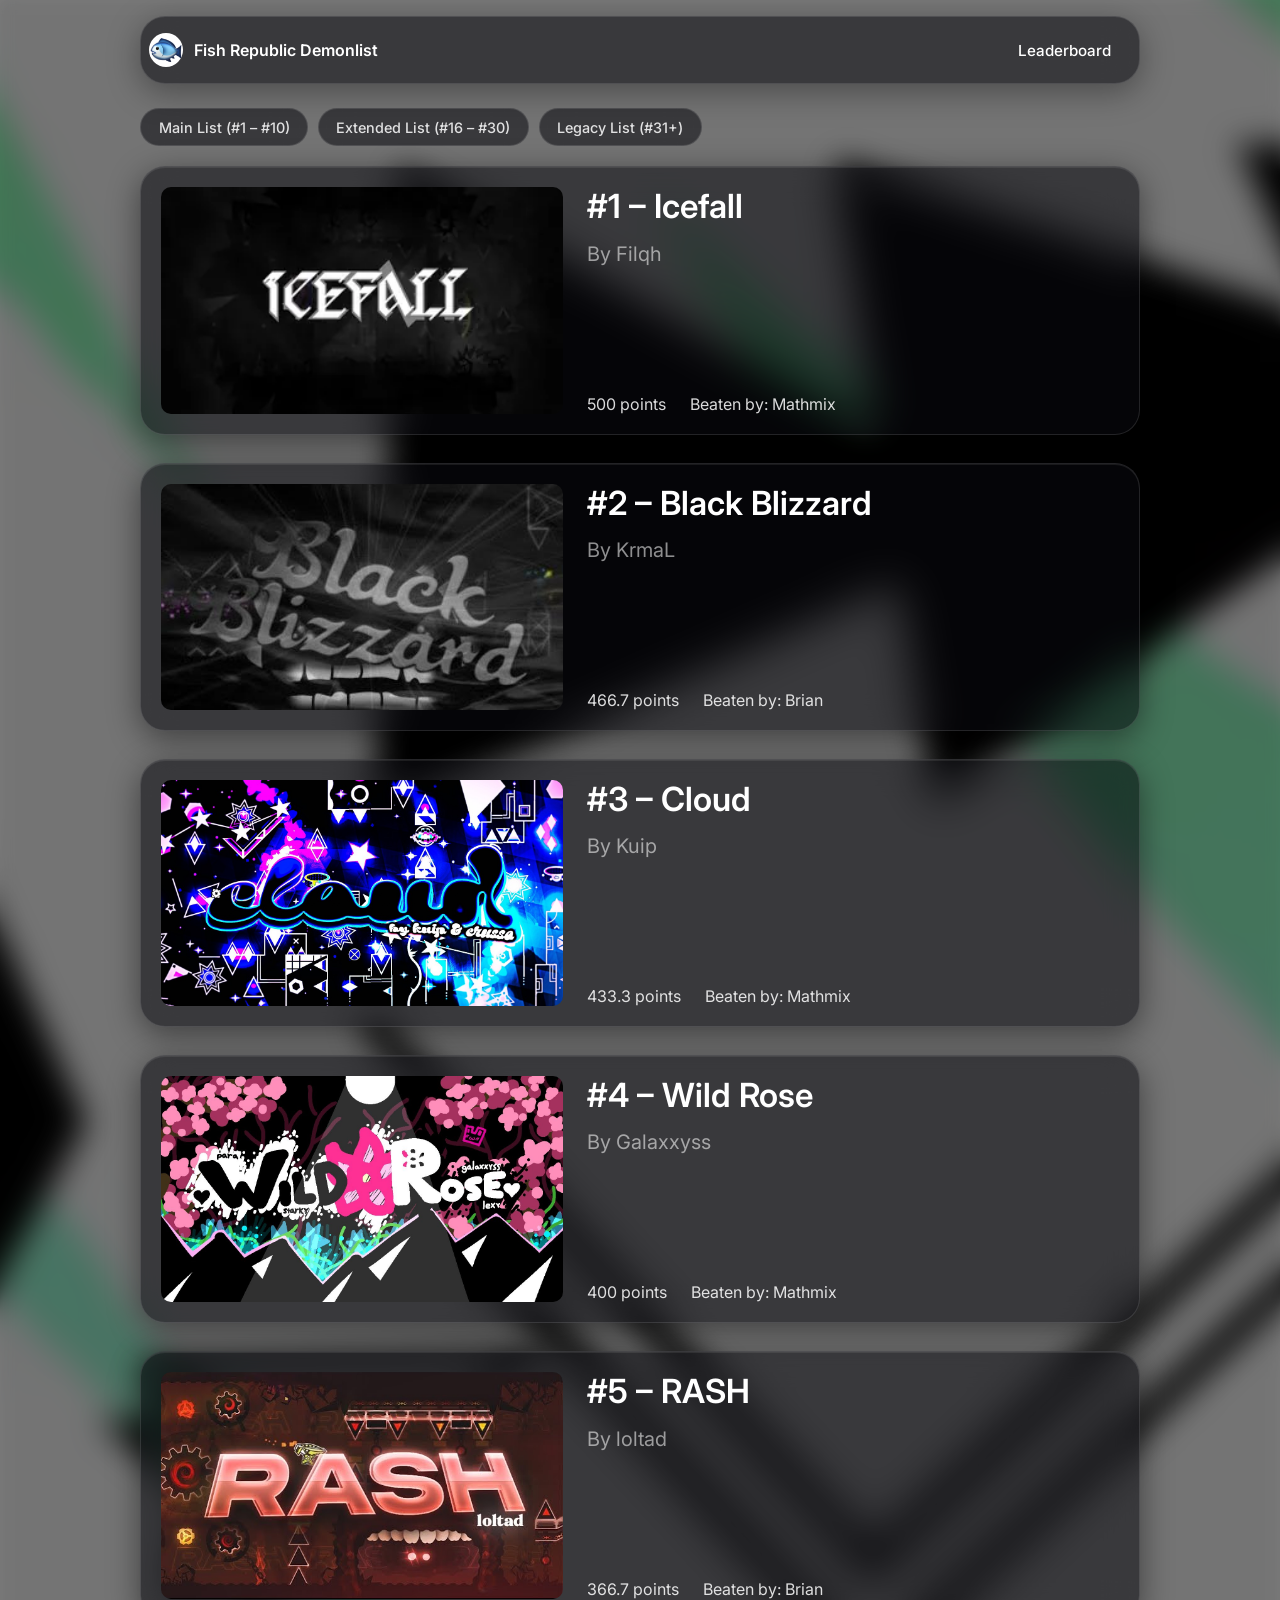
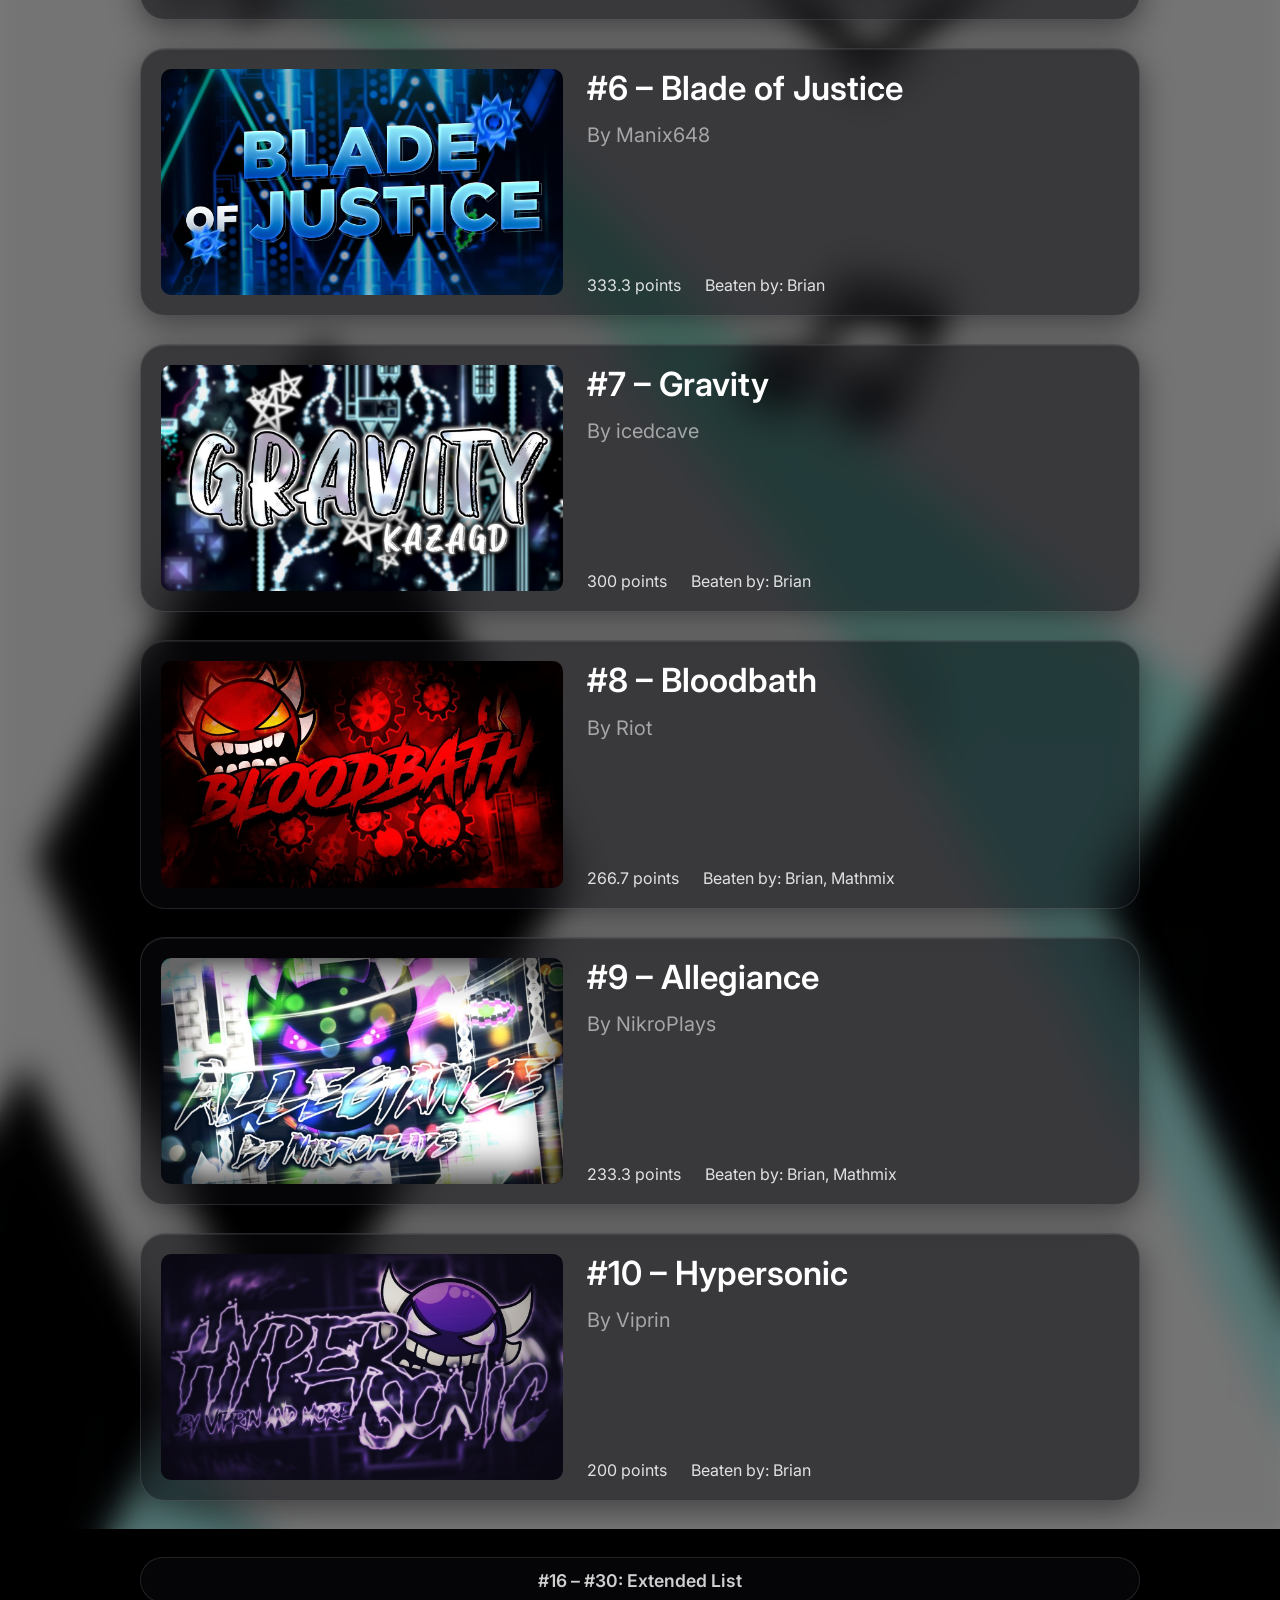
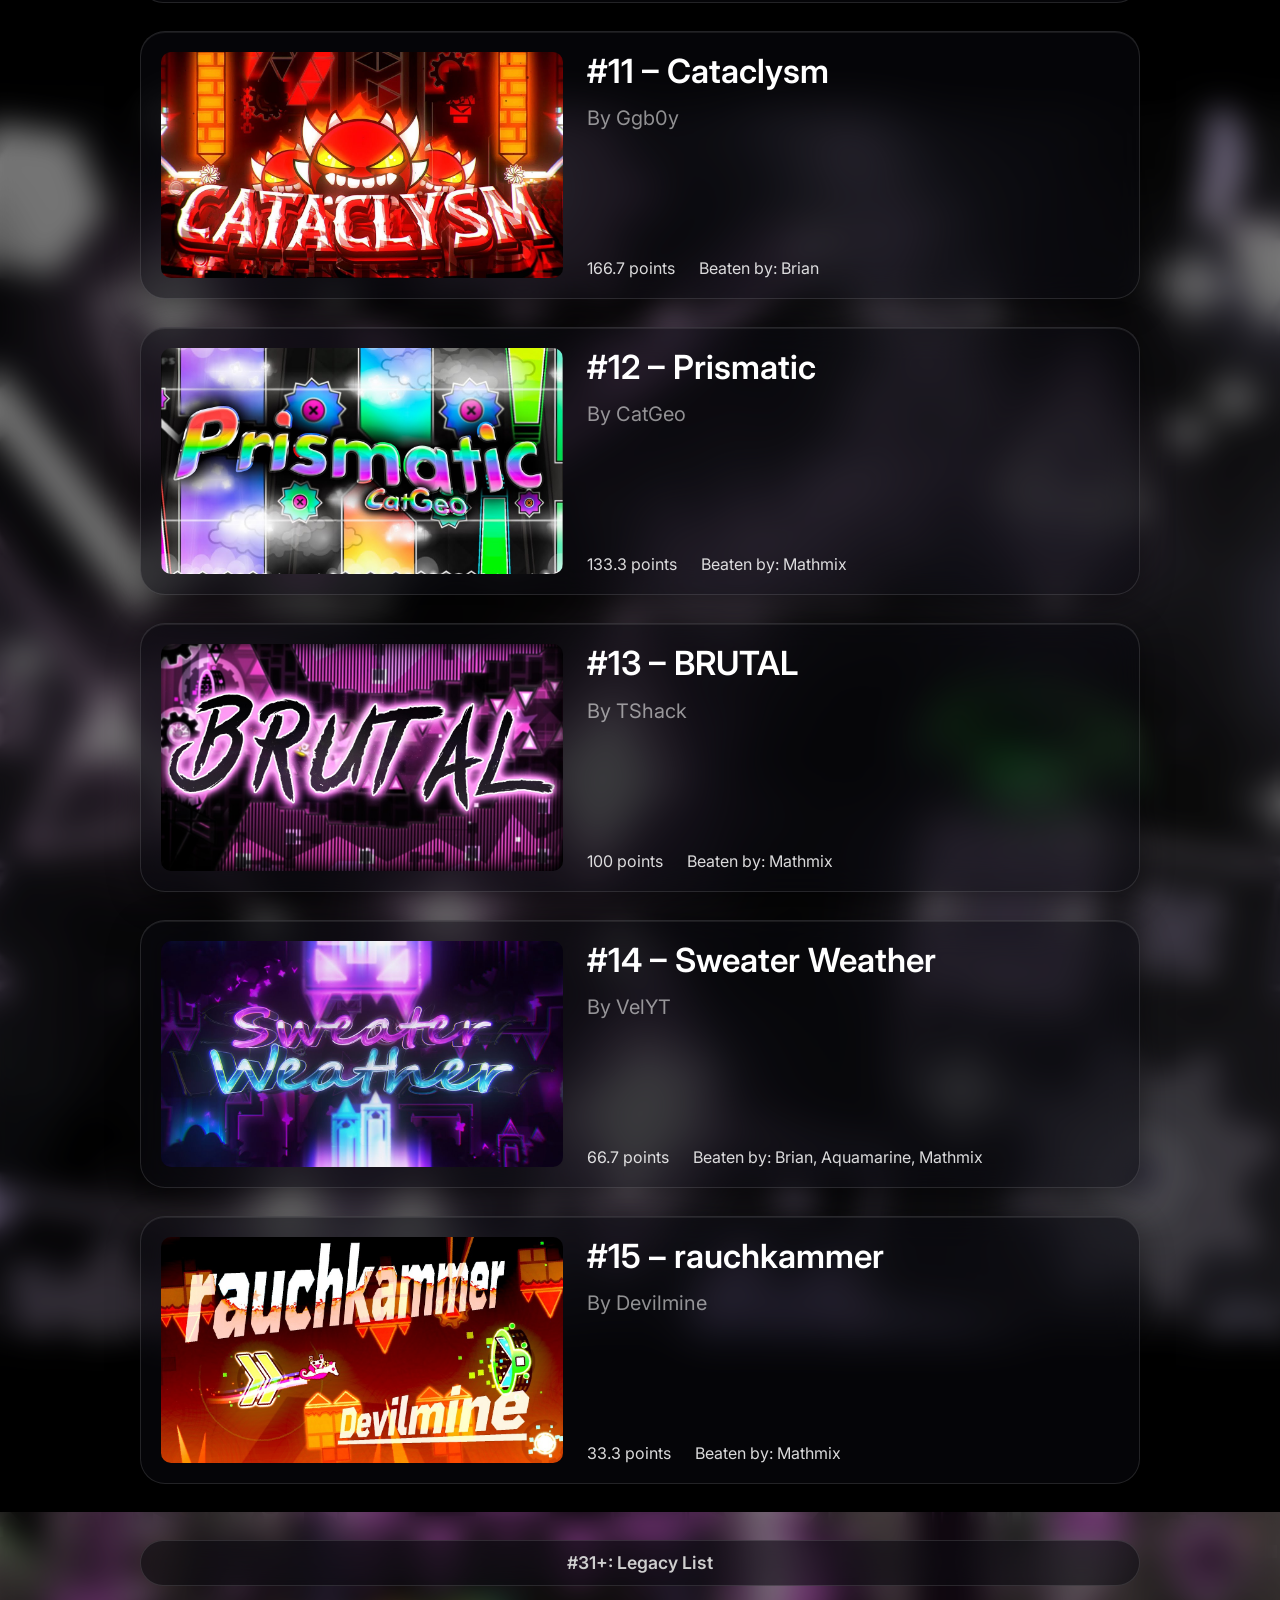
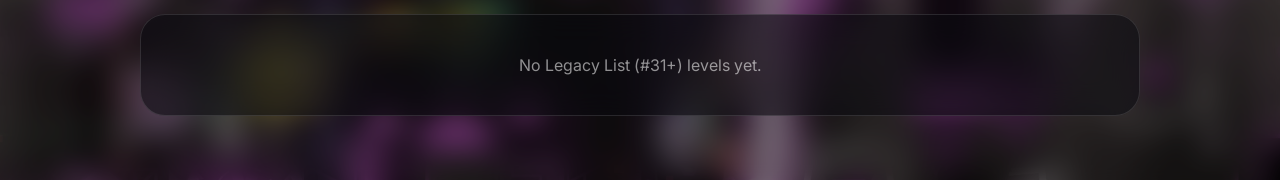
==== index.html @ f1632dd2 "Add files via upload" ====
<!DOCTYPE html>
<html lang="en">
<head>
  <meta charset="UTF-8" />
  <meta name="viewport" content="width=device-width, initial-scale=1.0" />
  <title>Fish Republic Demonlist</title>
  <link href="https://fonts.googleapis.com/css2?family=Inter:wght@400;500;600&display=swap" rel="stylesheet" />
  <link href="./css/main.css" rel="stylesheet" />
</head>
<body>

  <nav class="navbar">
    <div class="navbar__brand">
      <img class="navbar__logo" src="./images/v194_342.png" alt="Fish Republic logo" />
      <span class="navbar__title">Fish Republic Demonlist</span>
    </div>
    <a class="navbar__link" href="#main-list">Leaderboard</a>
  </nav>

  <!-- Everything below is rendered by js/app.js from data/levels.json -->
  <main id="app"></main>

  <script src="./js/app.js"></script>
</body>
</html>
---- css/main.css ----
/* ============================================================
   Fish Republic Demonlist — responsive rebuild
   ============================================================ */

:root {
  --font: "Inter", system-ui, -apple-system, "Segoe UI", sans-serif;
  --glass-bg: rgba(10, 10, 16, 0.55);
  --glass-bg-hover: rgba(10, 10, 16, 0.68);
  --glass-border: rgba(255, 255, 255, 0.12);
  --glass-blur: 16px;
  --text: #ffffff;
  --text-soft: rgba(255, 255, 255, 0.85);
  --text-dim: rgba(255, 255, 255, 0.55);
  --radius: 25px;
  --content-width: 1000px;
  --nav-height: 68px;
}

* {
  box-sizing: border-box;
}

html {
  scroll-behavior: smooth;
}

/* Keep jump targets clear of the fixed navbar */
[id$="-list"] {
  scroll-margin-top: calc(var(--nav-height) + 2rem);
}

body {
  margin: 0;
  font-family: var(--font);
  font-size: 16px;
  color: var(--text);
  background: #0b0b12;
  -webkit-font-smoothing: antialiased;
}

h2,
p {
  margin: 0;
}

/* ------------------------------------------------------------
   Background sections (decorative art, full-width, in flow)
   ------------------------------------------------------------ */

.section {
  position: relative;
  overflow: hidden;
  background-repeat: no-repeat;
  background-position: center center;
  background-size: cover;
}

/* Background images are set per-list from data/levels.json (inline). */

/* Frosted copy of the section's background art, blurred and darkened.
   It fully covers the section's own (sharp) background. */
.section::before {
  content: "";
  position: absolute;
  inset: -24px; /* hides the blurred edge bleed */
  background: inherit;
  filter: blur(16px) brightness(0.7);
}

/* Dark overlay on top of the frosted art so the glass cards stay readable */
.section::after {
  content: "";
  position: absolute;
  inset: 0;
  background: rgba(0, 0, 0, 0.35);
}

/* Overlays are decorative — never intercept clicks */
.section::before,
.section::after {
  pointer-events: none;
}

.section__inner {
  position: relative;
  z-index: 1;
  width: min(100% - 2rem, var(--content-width));
  margin-inline: auto;
  padding: 1.75rem 0;
  display: flex;
  flex-direction: column;
  gap: 1.75rem;
}

.section[hidden] {
  display: none;
}

/* ------------------------------------------------------------
   Navbar — fixed frosted glass
   ------------------------------------------------------------ */

.navbar {
  position: fixed;
  top: 1rem;
  left: 50%;
  transform: translateX(-50%);
  z-index: 100;
  width: min(100% - 2rem, var(--content-width));
  height: var(--nav-height);
  display: flex;
  align-items: center;
  justify-content: space-between;
  padding: 0 0.75rem 0 0.5rem;
  border-radius: var(--radius);
  background: rgba(10, 10, 16, 0.55);
  backdrop-filter: blur(var(--glass-blur)) saturate(140%);
  -webkit-backdrop-filter: blur(var(--glass-blur)) saturate(140%);
  border: 1px solid var(--glass-border);
  box-shadow: 0 8px 32px rgba(0, 0, 0, 0.35);
}

.navbar__brand {
  display: flex;
  align-items: center;
  gap: 0.7rem;
  min-width: 0;
}

.navbar__logo {
  width: 34px;
  height: 34px;
  border-radius: 50%;
  flex-shrink: 0;
}

.navbar__title {
  font-weight: 600;
  font-size: 1rem;
  white-space: nowrap;
  overflow: hidden;
  text-overflow: ellipsis;
}

.navbar__link {
  color: var(--text);
  text-decoration: none;
  font-weight: 500;
  font-size: 0.95rem;
  padding: 0.5rem 1rem;
  border-radius: 999px;
  white-space: nowrap;
  transition: background 0.2s ease;
}

.navbar__link:hover {
  background: rgba(255, 255, 255, 0.12);
}

/* ------------------------------------------------------------
   Filter chips
   ------------------------------------------------------------ */

.filters {
  position: relative; /* keep the chip bar above the background overlays */
  z-index: 1;
  padding-top: calc(var(--nav-height) + 2.5rem);
  width: min(100% - 2rem, var(--content-width));
  margin-inline: auto;
  display: flex;
  flex-wrap: wrap;
  align-items: center;
  gap: 0.6rem;
}

.filters__group {
  display: flex;
  flex-wrap: wrap;
  gap: 0.6rem;
}

.filters__chip {
  display: inline-block;
  font-family: var(--font);
  font-weight: 500;
  font-size: 0.9rem;
  color: var(--text-soft);
  text-decoration: none;
  padding: 0.6rem 1.1rem;
  border-radius: 999px;
  border: 1px solid var(--glass-border);
  background: rgba(10, 10, 16, 0.55);
  backdrop-filter: blur(var(--glass-blur));
  -webkit-backdrop-filter: blur(var(--glass-blur));
  cursor: pointer;
  transition: background 0.2s ease, transform 0.15s ease;
}

.filters__chip:hover {
  background: rgba(10, 10, 16, 0.75);
  transform: translateY(-1px);
}

/* Tight gap between the chips and the first card */
.section--first .section__inner {
  padding-top: 1.25rem;
}

/* A little breathing room at the end of the page */
.section--last .section__inner {
  padding-bottom: 4rem;
}

/* ------------------------------------------------------------
   Data loading error box
   ------------------------------------------------------------ */

.error-box {
  width: min(100% - 2rem, var(--content-width));
  margin: calc(var(--nav-height) + 3rem) auto 4rem;
  padding: 2rem;
  border-radius: var(--radius);
  background: var(--glass-bg);
  border: 1px solid var(--glass-border);
}

.error-box h2 {
  margin-bottom: 1rem;
}

.error-box pre {
  padding: 1rem;
  border-radius: 10px;
  background: rgba(0, 0, 0, 0.45);
  color: var(--text-soft);
  overflow-x: auto;
}

.error-box p {
  color: var(--text-dim);
  margin: 0.75rem 0;
}

/* ------------------------------------------------------------
   Level cards — dark glassmorphism
   ------------------------------------------------------------ */

.level-card {
  display: flex;
  gap: 1.5rem;
  padding: 1.25rem;
  border-radius: var(--radius);
  background: var(--glass-bg);
  backdrop-filter: blur(var(--glass-blur)) saturate(140%);
  -webkit-backdrop-filter: blur(var(--glass-blur)) saturate(140%);
  border: 1px solid var(--glass-border);
  box-shadow:
    0 8px 32px rgba(0, 0, 0, 0.45),
    inset 0 1px 0 rgba(255, 255, 255, 0.08);
  transition: background 0.25s ease, transform 0.2s ease, box-shadow 0.25s ease;
}

.level-card:hover {
  background: var(--glass-bg-hover);
  transform: translateY(-3px);
  box-shadow:
    0 14px 40px rgba(0, 0, 0, 0.55),
    inset 0 1px 0 rgba(255, 255, 255, 0.1);
}

.level-card[hidden] {
  display: none;
}

.level-card__thumb {
  flex: 0 0 42%;
  aspect-ratio: 16 / 9;
  align-self: center;
  border-radius: 10px;
  background-size: cover;
  background-position: center center;
  background-repeat: no-repeat;
}

.level-card__info {
  flex: 1;
  min-width: 0;
  display: flex;
  flex-direction: column;
}

.level-card__name {
  font-weight: 600;
  font-size: clamp(1.25rem, 2.6vw, 2.25rem);
  line-height: 1.2;
  overflow-wrap: anywhere;
}

.level-card__author {
  margin-top: 0.9rem;
  font-size: clamp(0.95rem, 1.6vw, 1.25rem);
  color: var(--text-dim);
}

.level-card__meta {
  margin-top: auto;
  padding-top: 1rem;
  display: flex;
  flex-wrap: wrap;
  gap: 0.35rem 1.5rem;
}

.level-card__points,
.level-card__beaten {
  font-size: 1rem;
  color: var(--text-soft);
}

/* ------------------------------------------------------------
   Extended list divider + empty state
   ------------------------------------------------------------ */

.list-divider {
  display: flex;
  align-items: center;
  justify-content: center;
  padding: 0.7rem 1rem;
  border-radius: var(--radius);
  background: var(--glass-bg);
  backdrop-filter: blur(var(--glass-blur));
  -webkit-backdrop-filter: blur(var(--glass-blur));
  border: 1px solid var(--glass-border);
}

.list-divider[hidden] {
  display: none;
}

.list-divider span {
  font-weight: 600;
  font-size: 1.1rem;
  color: #cfcfcf;
  text-align: center;
}

.empty-state {
  display: flex;
  justify-content: center;
  padding: 2.5rem 1rem;
  border-radius: var(--radius);
  background: var(--glass-bg);
  backdrop-filter: blur(var(--glass-blur));
  -webkit-backdrop-filter: blur(var(--glass-blur));
  border: 1px solid var(--glass-border);
  color: var(--text-dim);
  font-size: 1rem;
}

.empty-state[hidden] {
  display: none;
}

/* ------------------------------------------------------------
   Responsive tweaks
   ------------------------------------------------------------ */

@media (max-width: 720px) {
  .level-card {
    flex-direction: column;
    gap: 1rem;
  }

  .level-card__thumb {
    flex-basis: auto;
    width: 100%;
  }

  .level-card__meta {
    flex-direction: column;
    gap: 0.25rem;
  }

  .section__inner {
    padding: 1.25rem 0;
  }

  /* Long filter labels wrap comfortably on phones */
  .filters,
  .filters__group {
    justify-content: center;
  }
}

@media (max-width: 480px) {
  .navbar__link {
    padding: 0.5rem 0.75rem;
  }

  .navbar__title {
    font-size: 0.9rem;
  }

  .filters__chip {
    font-size: 0.82rem;
    padding: 0.5rem 0.9rem;
  }
}

@media (prefers-reduced-motion: reduce) {
  html {
    scroll-behavior: auto;
  }

  .level-card,
  .filters__chip,
  .navbar__link {
    transition: none;
  }
}
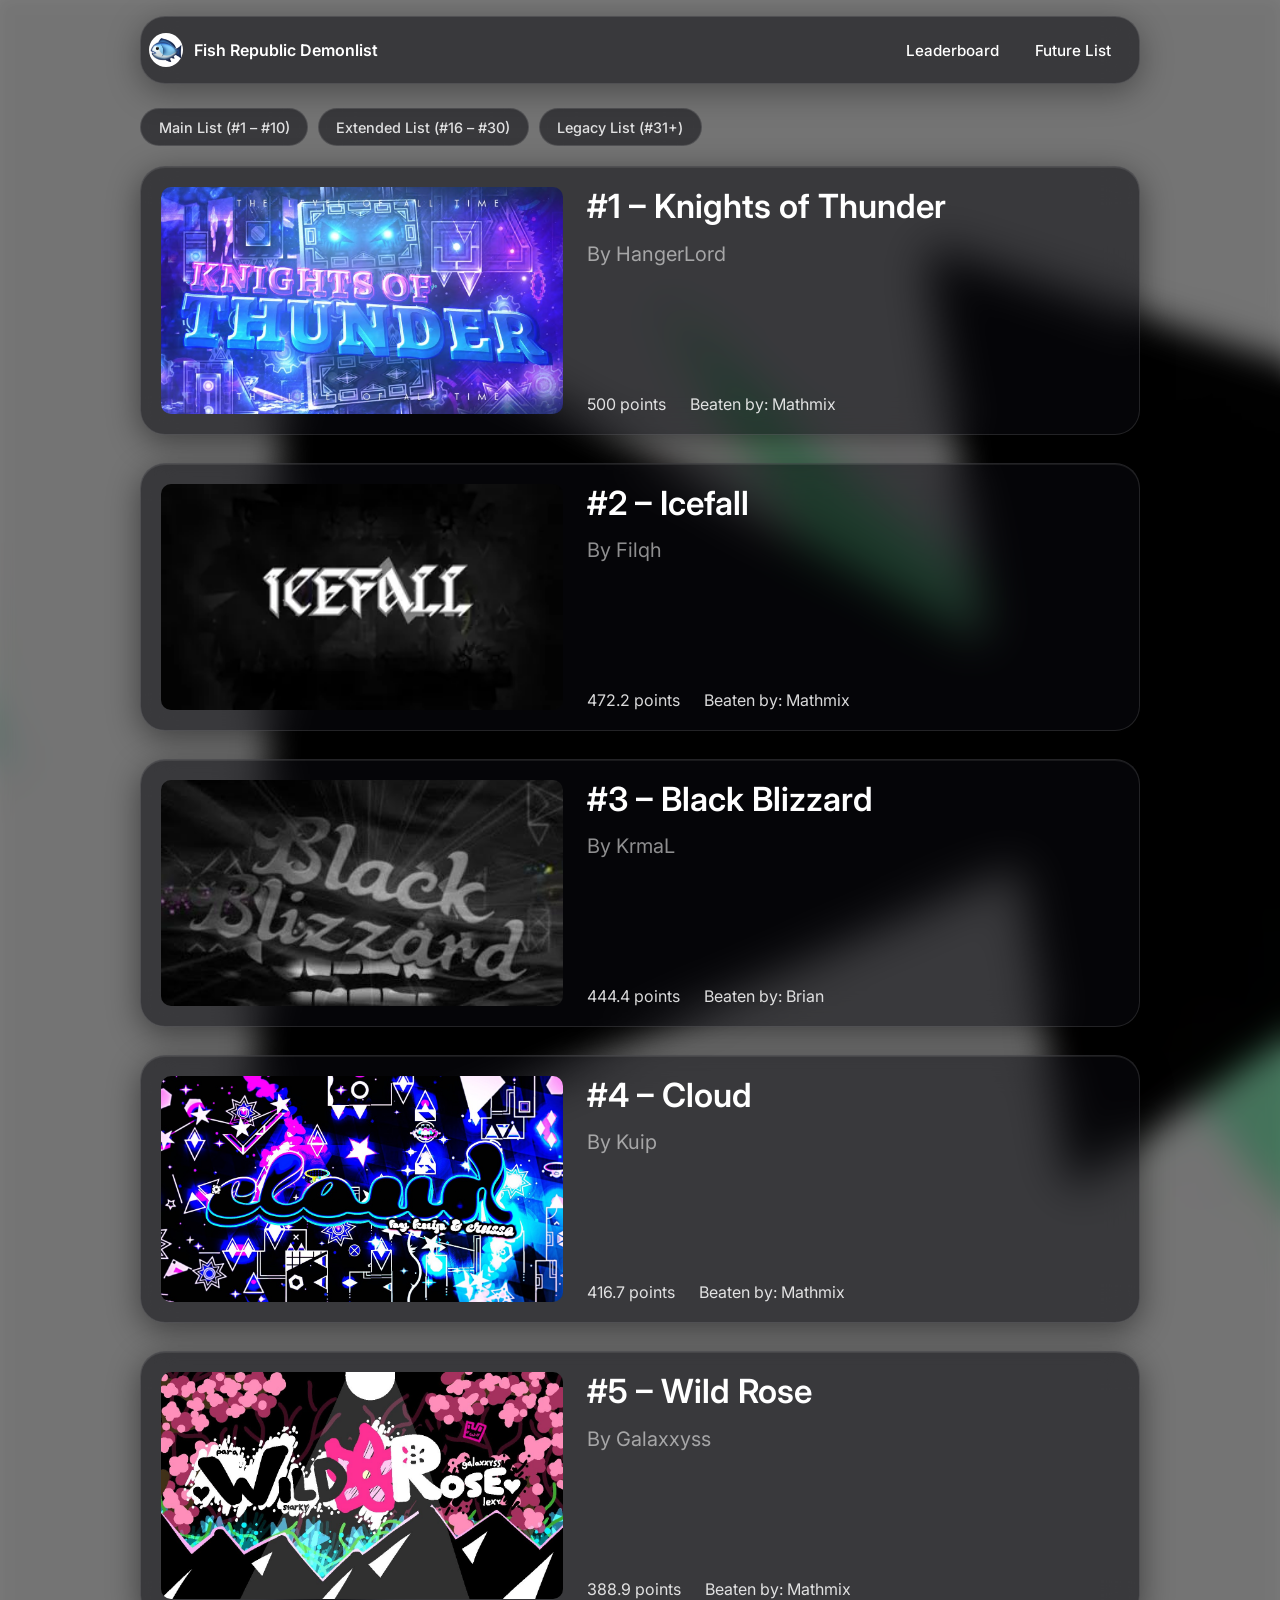
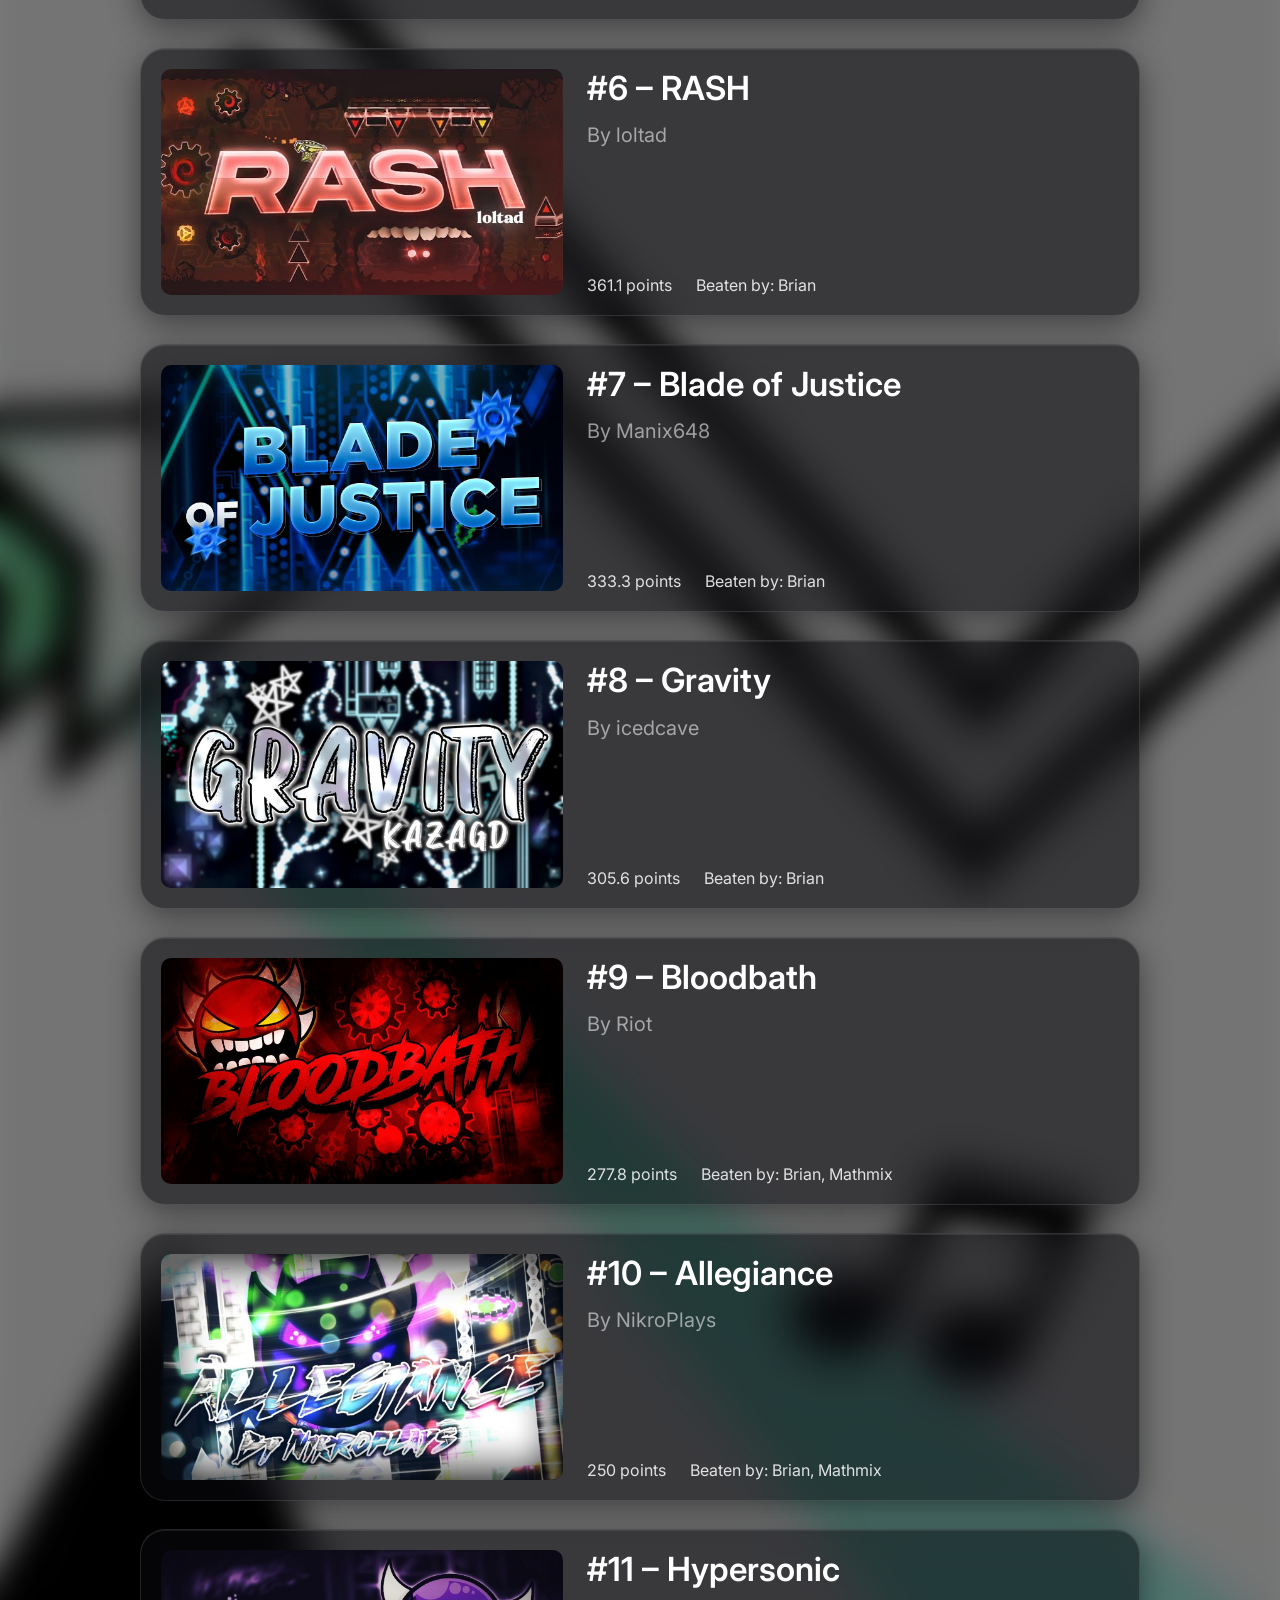
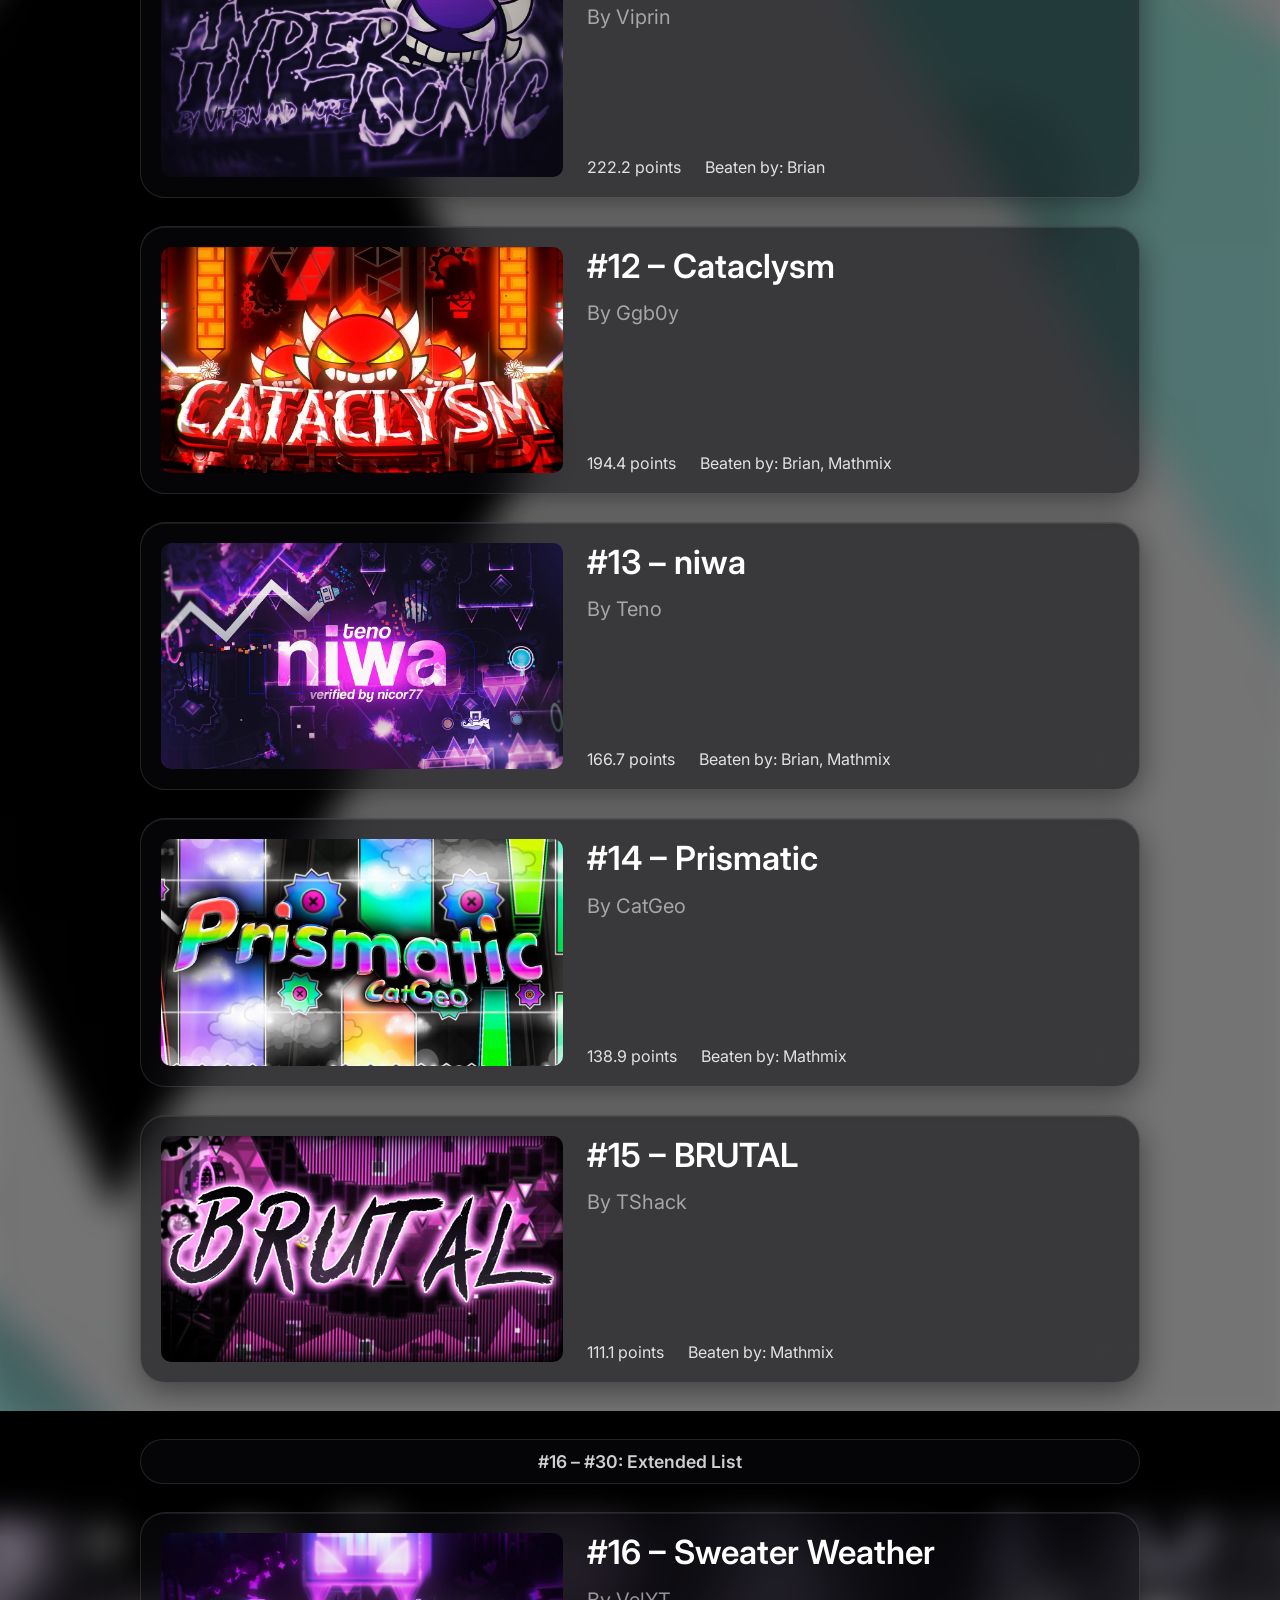
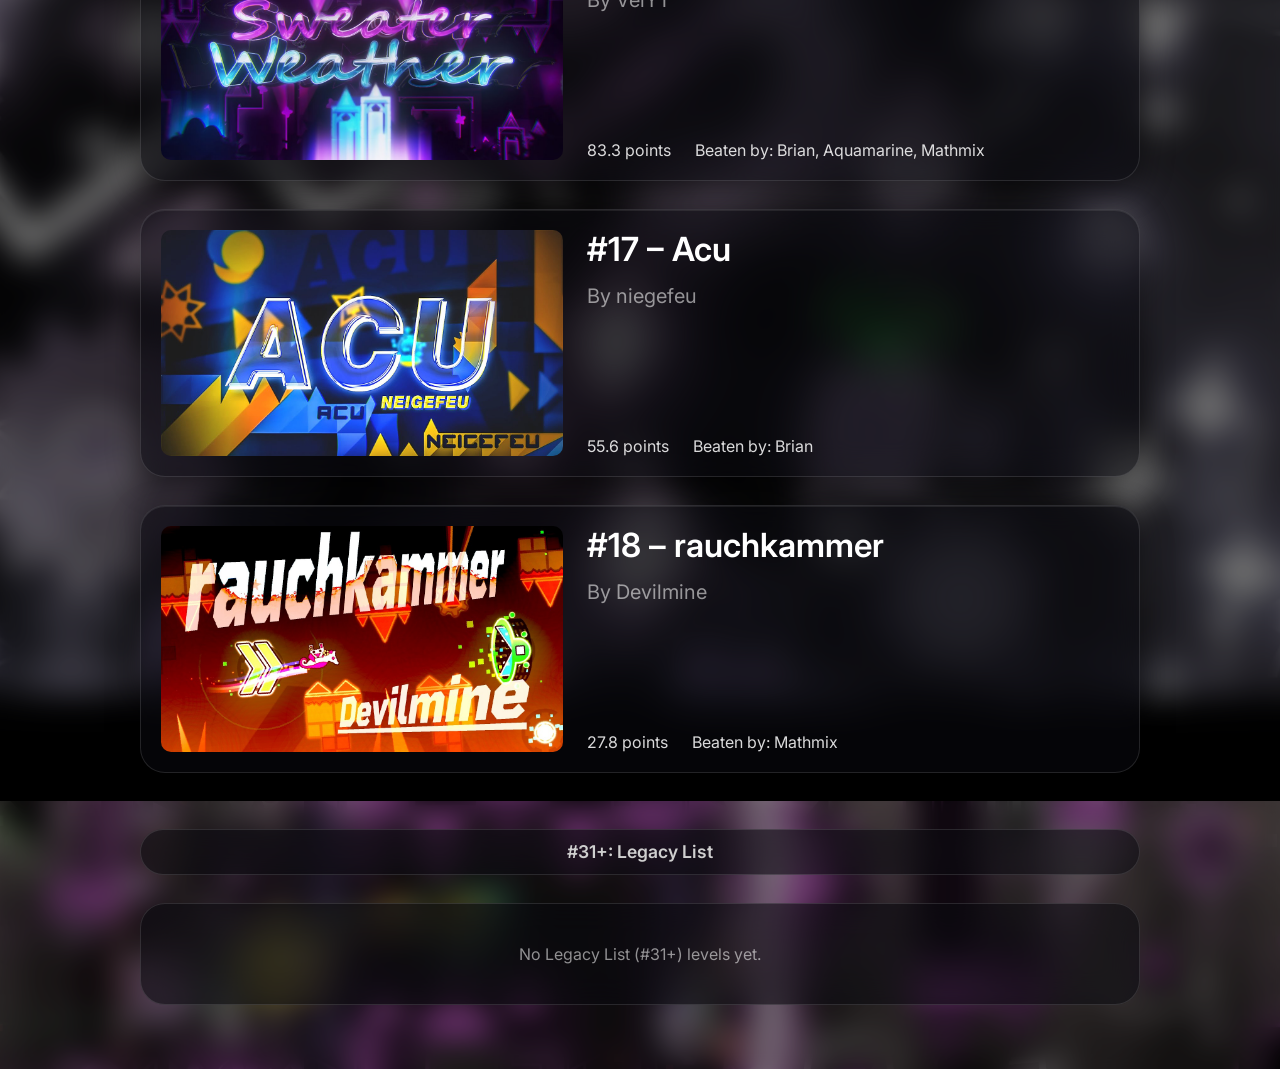
==== commit d2aa8b05: "Add new tab" ====
--- a/index.html
+++ b/index.html
@@ -14,7 +14,10 @@
       <img class="navbar__logo" src="./images/v194_342.png" alt="Fish Republic logo" />
       <span class="navbar__title">Fish Republic Demonlist</span>
     </div>
-    <a class="navbar__link" href="#main-list">Leaderboard</a>
+    <div class="navbar__links">
+      <a class="navbar__link" href="#main-list">Leaderboard</a>
+      <a class="navbar__link" href="./future.html">Future List</a>
+    </div>
   </nav>
 
   <!-- Everything below is rendered by js/app.js from data/levels.json -->
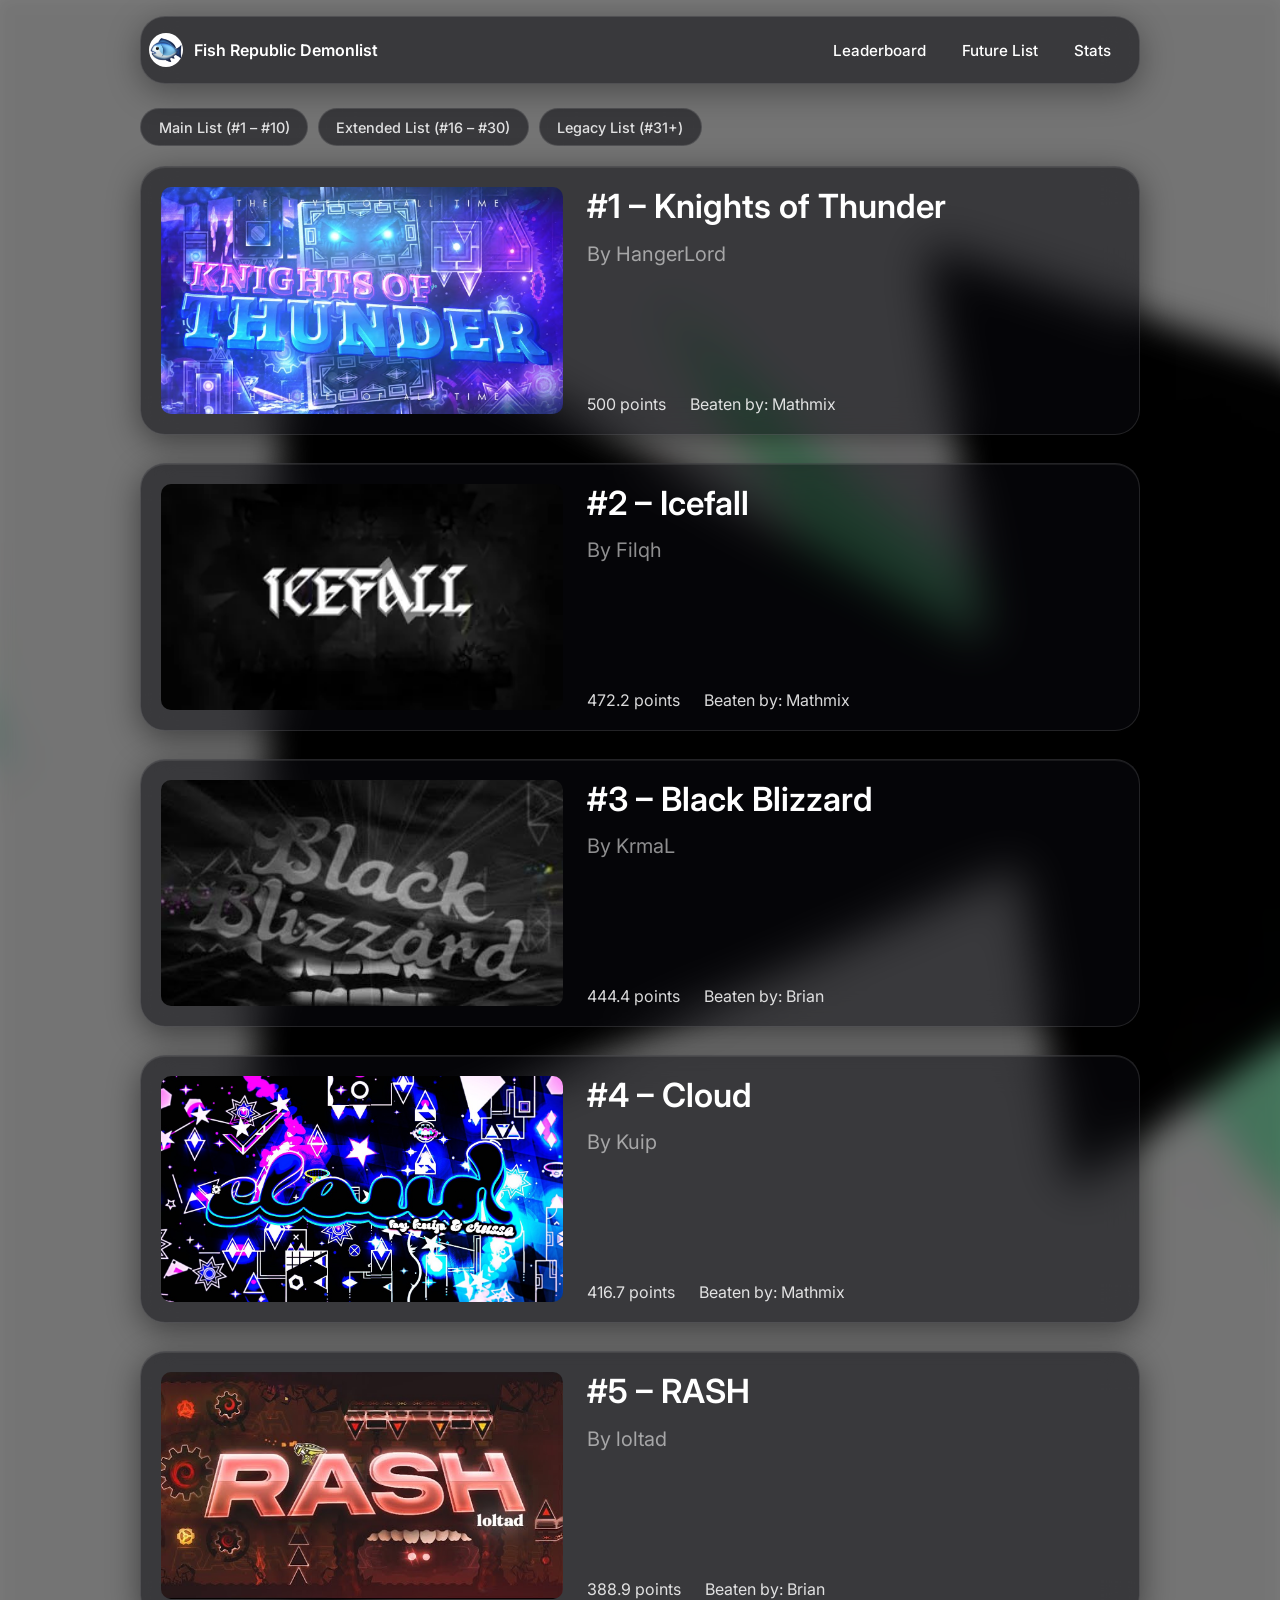
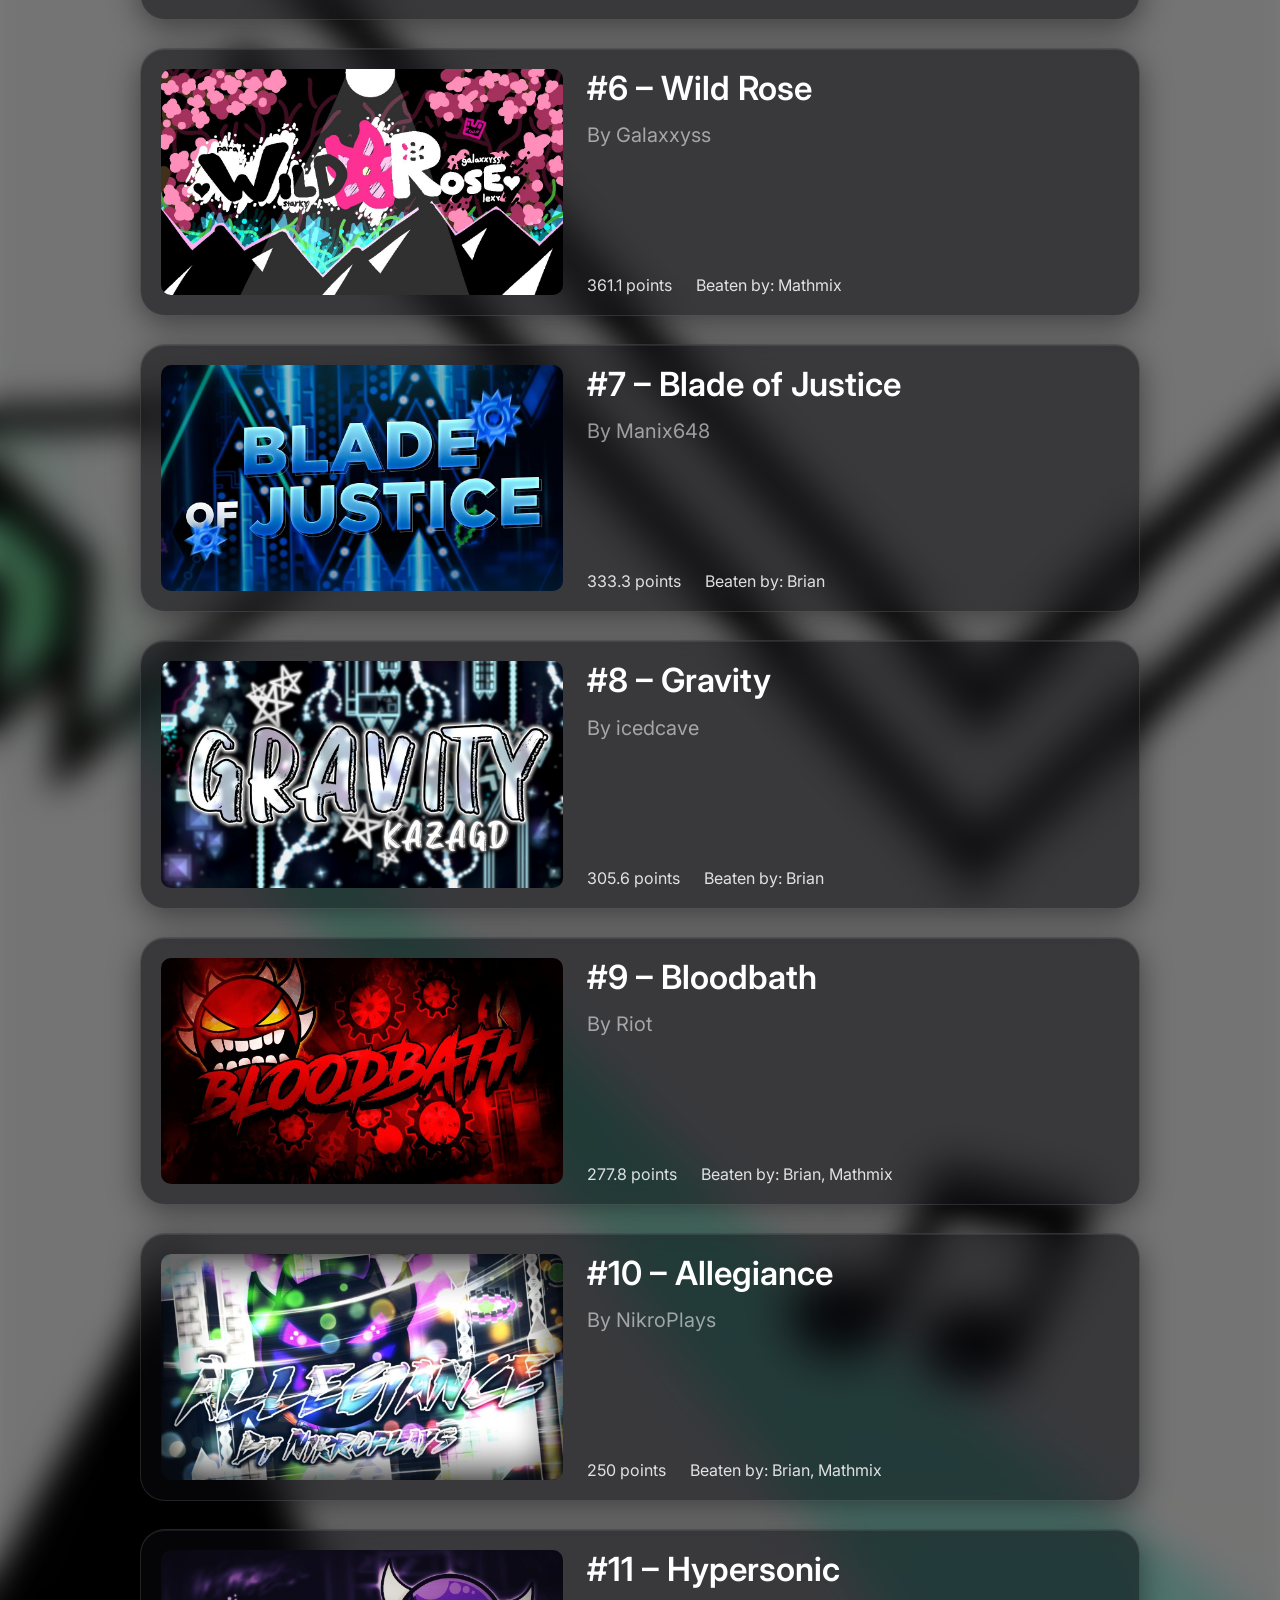
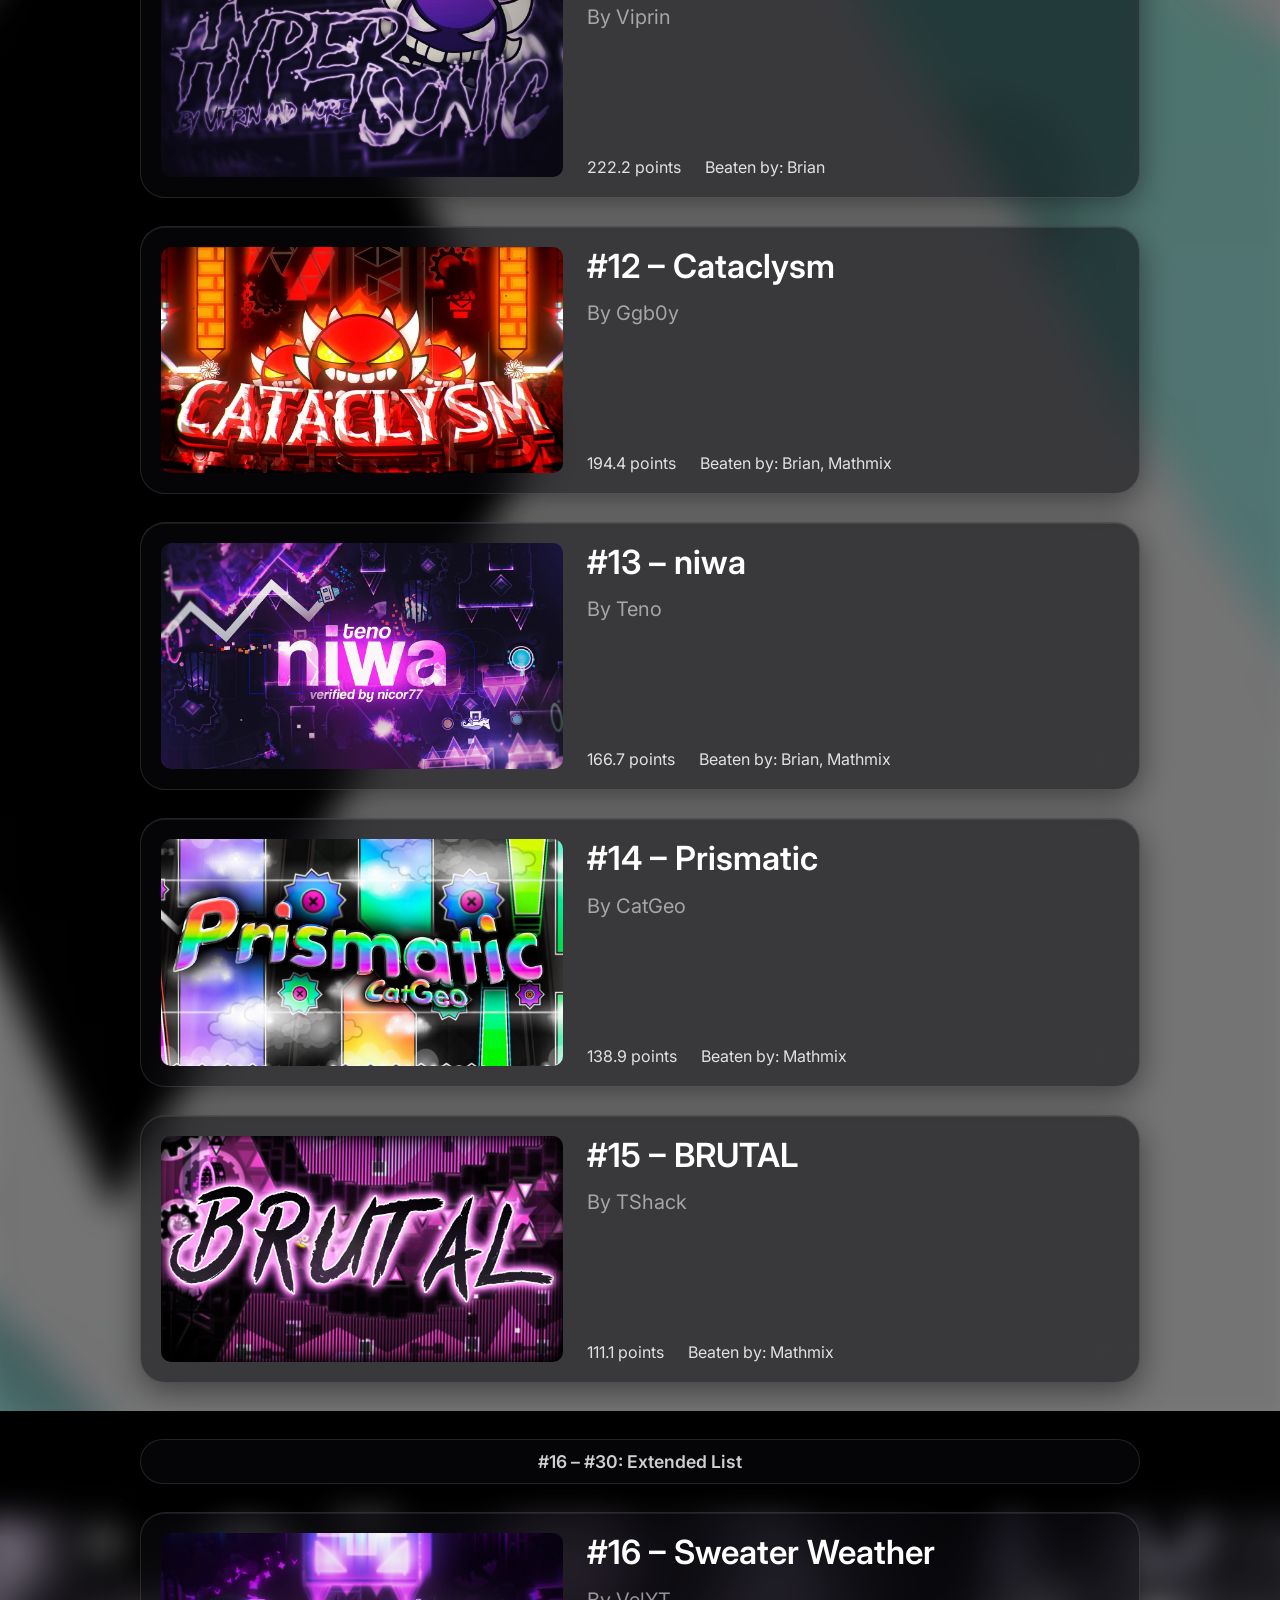
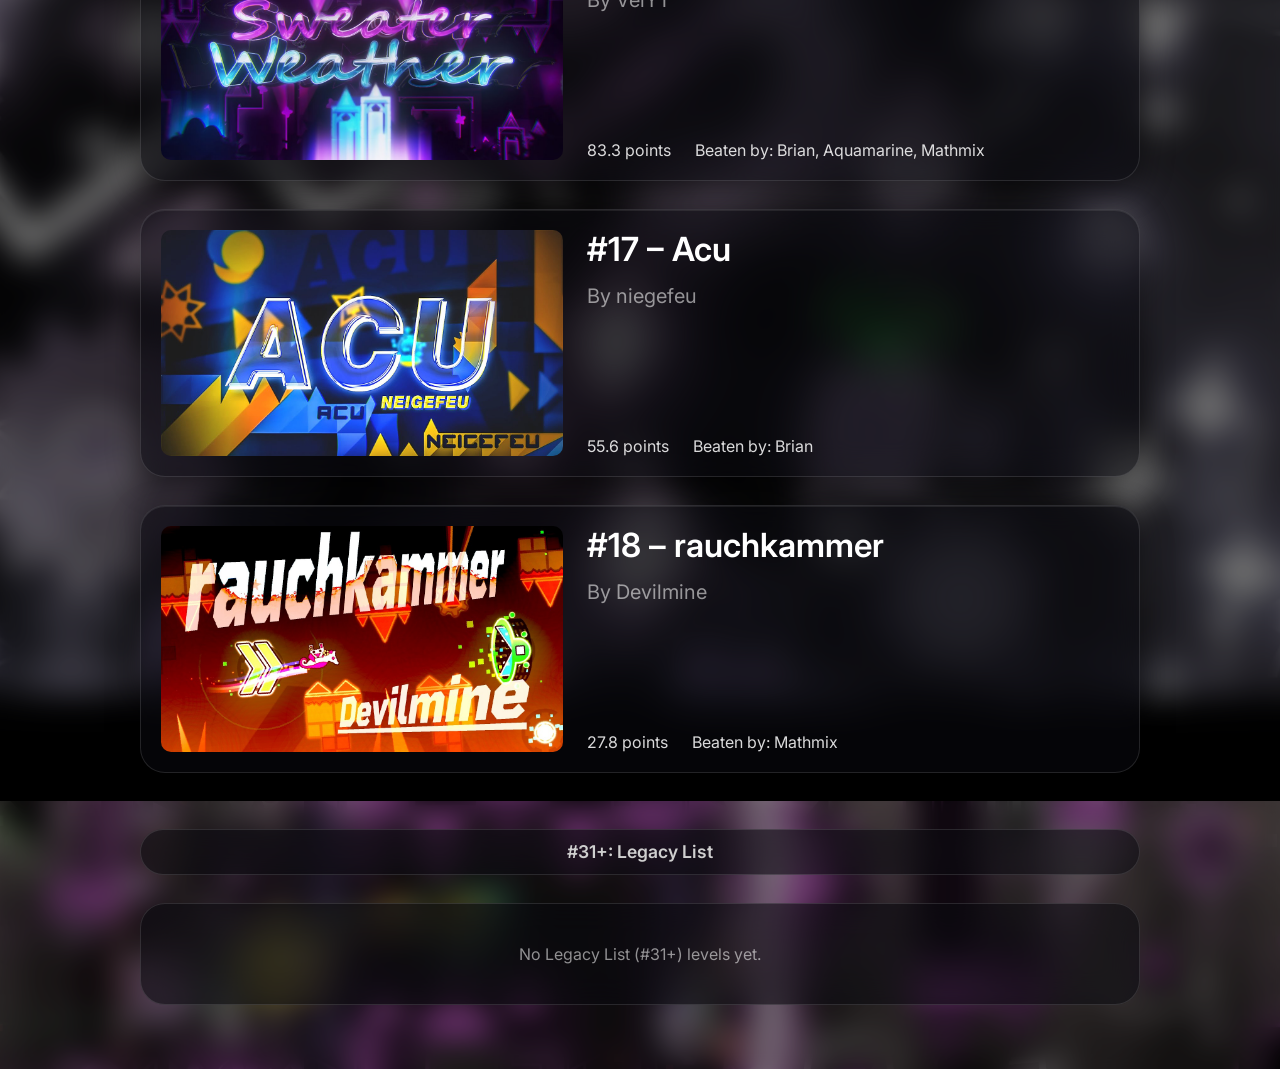
==== commit b66cf36d: "Add link to Stats page in navbar" ====
--- a/index.html
+++ b/index.html
@@ -17,6 +17,7 @@
     <div class="navbar__links">
       <a class="navbar__link" href="#main-list">Leaderboard</a>
       <a class="navbar__link" href="./future.html">Future List</a>
+      <a class="navbar__link" href="./stats.html">Stats</a>
     </div>
   </nav>
 
--- a/css/main.css
+++ b/css/main.css
@@ -142,6 +142,12 @@
   text-overflow: ellipsis;
 }
 
+.navbar__links {
+  display: flex;
+  align-items: center;
+  gap: 0.25rem;
+}
+
 .navbar__link {
   color: var(--text);
   text-decoration: none;
@@ -153,6 +159,10 @@
   transition: background 0.2s ease;
 }
 
+.navbar__link[aria-current="page"] {
+  color: var(--text);
+}
+
 .navbar__link:hover {
   background: rgba(255, 255, 255, 0.12);
 }
@@ -206,6 +216,11 @@
   padding-top: 1.25rem;
 }
 
+/* Pages without a chip bar pad themselves below the fixed navbar */
+.section--lone {
+  padding-top: calc(var(--nav-height) + 3rem);
+}
+
 /* A little breathing room at the end of the page */
 .section--last .section__inner {
   padding-bottom: 4rem;
@@ -289,6 +304,27 @@
   flex-direction: column;
 }
 
+/* Level name + AREDL placement share the top row */
+.level-card__top {
+  display: flex;
+  align-items: flex-start; /* badge sits at the same height as the name's first line */
+  justify-content: space-between;
+  gap: 1rem;
+}
+
+.level-card__aredl {
+  flex-shrink: 0;
+  margin-top: 0.3em; /* optical alignment with the large name text */
+  font-size: 0.95rem;
+  color: var(--text-dim); /* same darkness as the creator line */
+  text-align: right;
+}
+
+/* No placement matched — don't leave an empty gap */
+.level-card__aredl:empty {
+  display: none;
+}
+
 .level-card__name {
   font-weight: 600;
   font-size: clamp(1.25rem, 2.6vw, 2.25rem);
@@ -361,6 +397,78 @@
 }
 
 /* ------------------------------------------------------------
+   Stats Viewer — one glass card per player
+   ------------------------------------------------------------ */
+
+.stats-viewer__header {
+  justify-content: center;
+}
+
+/* Tighter gap: navbar → Stats Viewer banner */
+.section--stats {
+  min-height: 100vh; /* background always reaches the bottom of the window */
+  padding-top: calc(var(--nav-height) + 1rem);
+}
+
+.section--stats .section__inner {
+  padding-top: 0.5rem;
+}
+
+.stats-card {
+  display: flex;
+  flex-direction: column;
+  gap: 1rem;
+  padding: 1.5rem 1.25rem;
+  border-radius: var(--radius);
+  background: var(--glass-bg);
+  backdrop-filter: blur(var(--glass-blur)) saturate(140%);
+  -webkit-backdrop-filter: blur(var(--glass-blur)) saturate(140%);
+  border: 1px solid var(--glass-border);
+  box-shadow:
+    0 8px 32px rgba(0, 0, 0, 0.45),
+    inset 0 1px 0 rgba(255, 255, 255, 0.08);
+}
+
+.stats-card__header {
+  display: flex;
+  align-items: baseline;
+  justify-content: space-between;
+  flex-wrap: wrap;
+  gap: 0.25rem 1.5rem;
+}
+
+.stats-card__name {
+  font-weight: 600;
+  font-size: clamp(1.25rem, 2.6vw, 2rem);
+  overflow-wrap: anywhere;
+}
+
+.stats-card__points {
+  font-weight: 500;
+  font-size: clamp(1.1rem, 2vw, 1.5rem);
+  color: var(--text-soft);
+  white-space: nowrap;
+}
+
+.stats-card__levels {
+  list-style: none;
+  margin: 0;
+  padding: 0;
+  display: flex;
+  flex-wrap: wrap;
+  gap: 0.4rem;
+}
+
+.stats-card__levels li {
+  font-size: 0.85rem;
+  color: var(--text-soft);
+  padding: 0.35rem 0.8rem;
+  border-radius: 999px;
+  background: rgba(255, 255, 255, 0.08);
+  border: 1px solid rgba(255, 255, 255, 0.08);
+}
+
+/* ------------------------------------------------------------
    Responsive tweaks
    ------------------------------------------------------------ */
 
